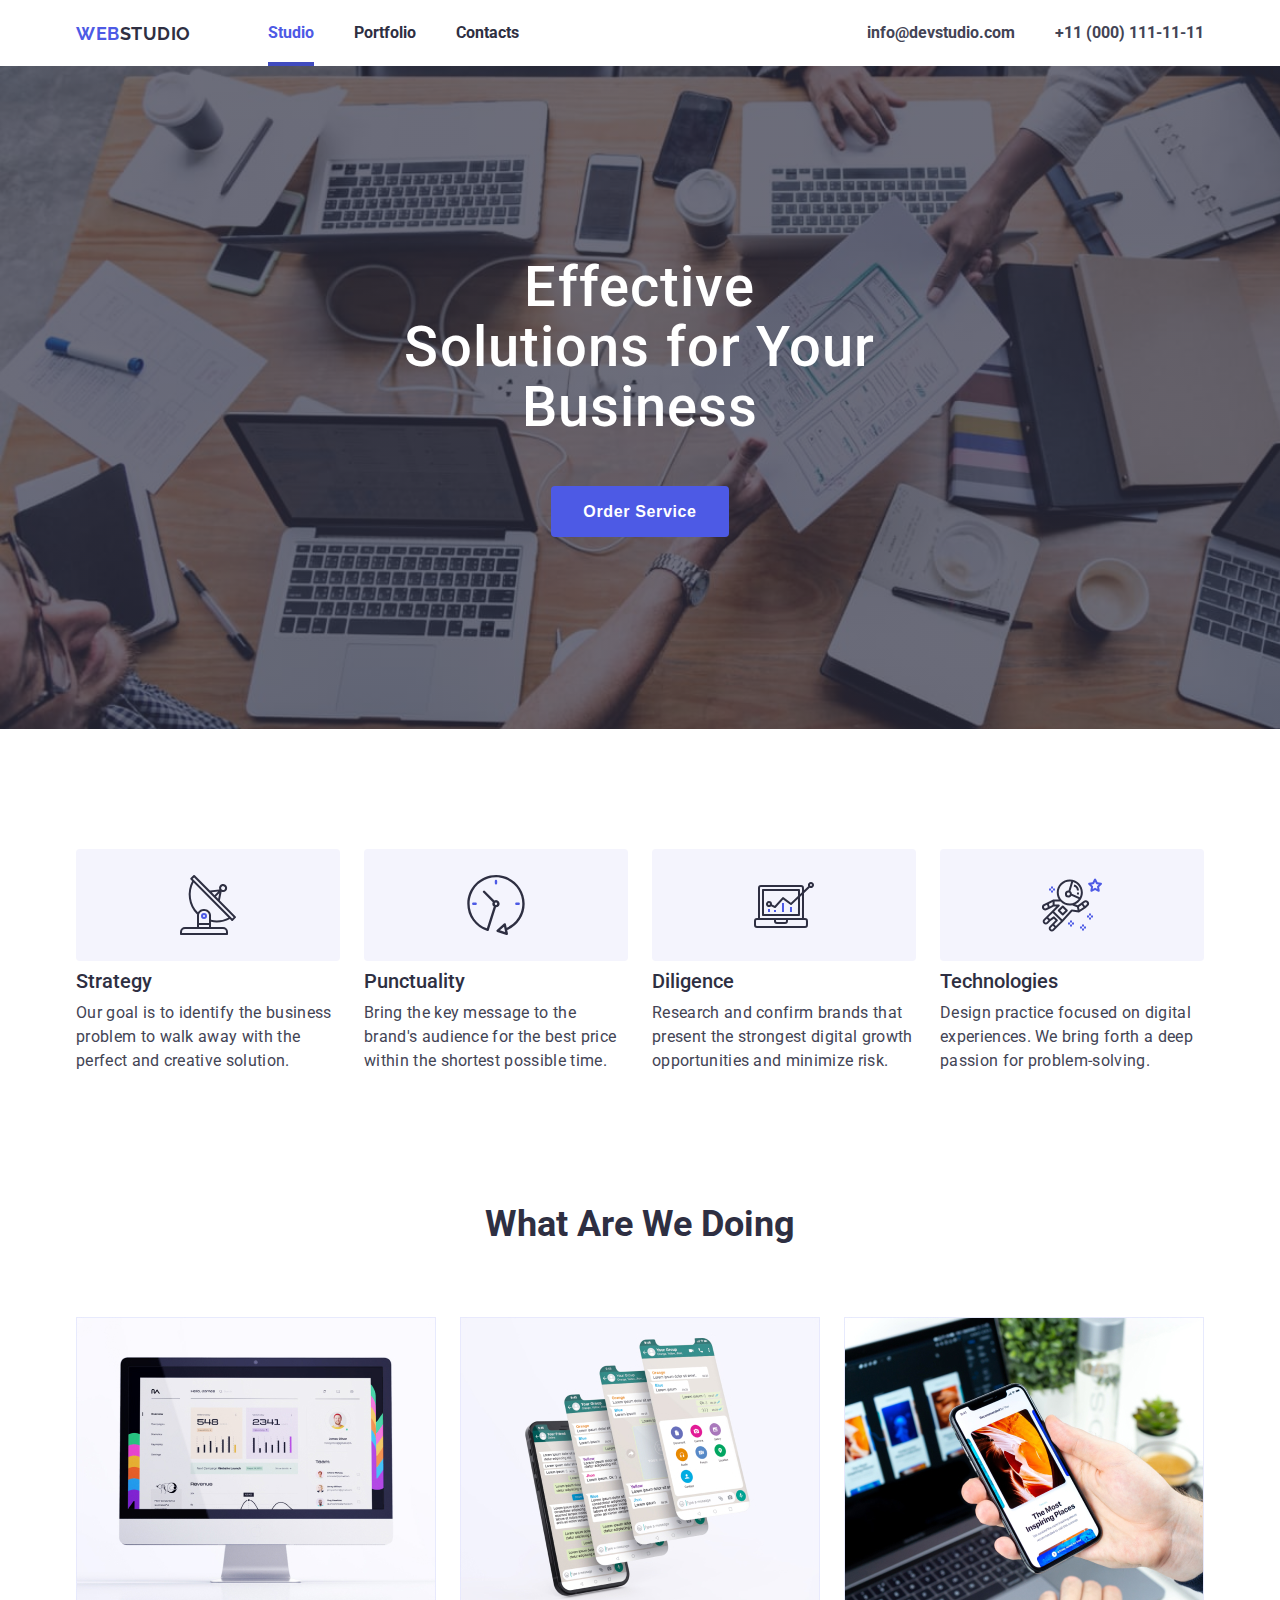
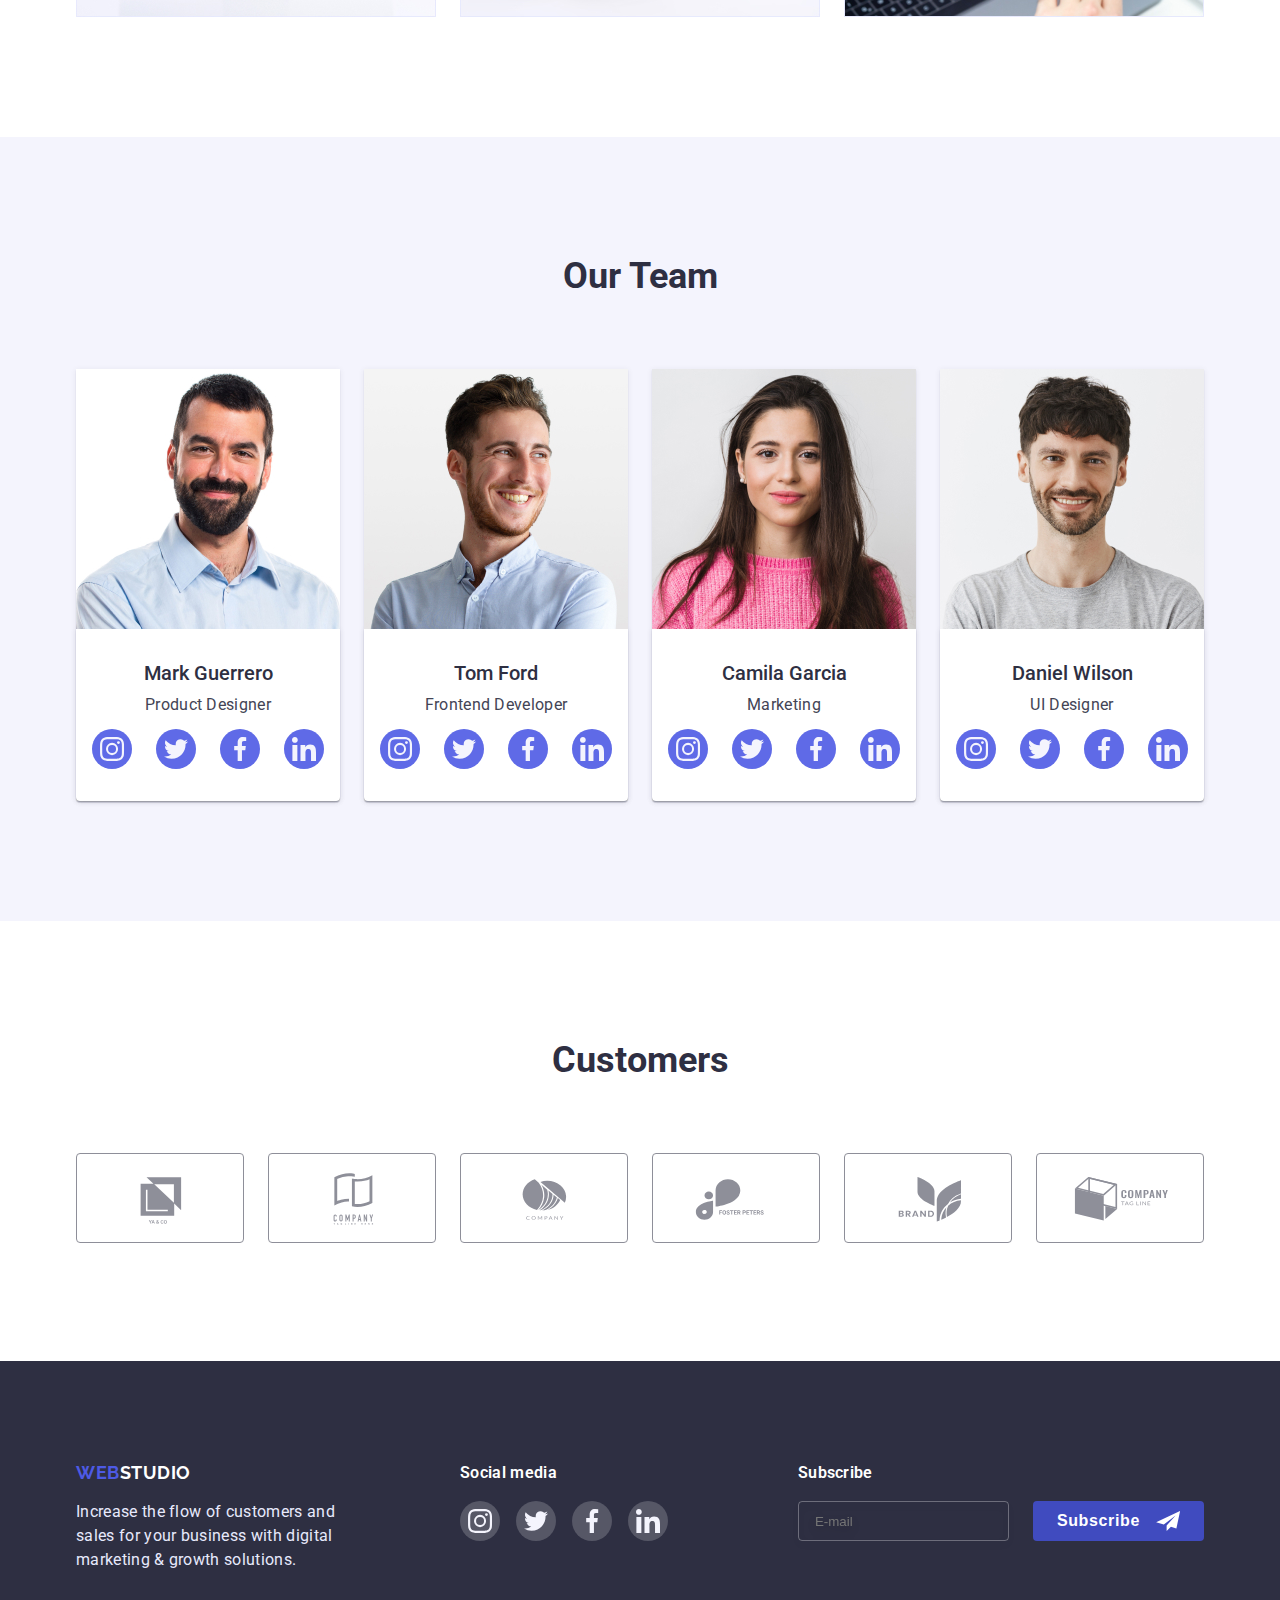
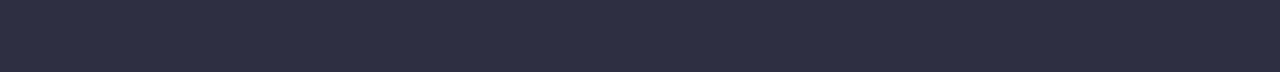
==== index.html @ 431d5103 "hw6 begining" ====
<!DOCTYPE html>
<html lang="en">
  <head>
    <meta charset="UTF-8" />
    <meta http-equiv="X-UA-Compatible" content="IE=edge" />
    <meta name="viewport" content="width=device-width, initial-scale=1.0" />
    <title>WebStudio</title>
    <link rel="preconnect" href="https://fonts.googleapis.com" />
    <link rel="preconnect" href="https://fonts.gstatic.com" crossorigin />
    <link
      href="https://fonts.googleapis.com/css2?family=Raleway:wght@700&family=Roboto:wght@400;500;700;900&display=swap"
      rel="stylesheet"
    />
    <link
      rel="stylesheet"
      href="https://cdnjs.cloudflare.com/ajax/libs/modern-normalize/1.1.0/modern-normalize.min.css"
      integrity="sha512-wpPYUAdjBVSE4KJnH1VR1HeZfpl1ub8YT/NKx4PuQ5NmX2tKuGu6U/JRp5y+Y8XG2tV+wKQpNHVUX03MfMFn9Q=="
      crossorigin="anonymous"
      referrerpolicy="no-referrer"
    />

    <link rel="stylesheet" href="./css/styles.css" />
  </head>

  <body>
    <div class="body">
      <header class="header">
        <div class="container header-info">
          <a href="./index.html" class="logo"
            ><span class="web">Web</span><span class="studio">Studio</span></a
          >

          <nav>
            <ul class="site-nav">
              <li class="item">
                <a href="./index.html" class="link-current">Studio</a>
              </li>
              <li class="item">
                <a href="./portfolio.html" class="link">Portfolio</a>
              </li>
              <li class="item"><a href="" class="link">Contacts</a></li>
            </ul>
          </nav>

          <ul class="site-nav">
            <li class="item">
              <a href="mailto:info@devstudio.com" class="contact"
                >info@devstudio.com</a
              >
            </li>
            <li class="item">
              <a href="tel:+110001111111" class="contact"
                >+11 (000) 111-11-11</a
              >
            </li>
          </ul>
        </div>
      </header>

      <main>
        <section class="hero">
          <div class="container">
            <h1 class="hero-title">Effective Solutions for Your Business</h1>
            <button data-modal-open type="button" class="button-primary">
              Order Service
            </button>
          </div>
        </section>

        <!-- strategy......Technologies.  -->
        <section class="section futures">
          <div class="container">
            <h2 class="visually-hidden">Futures</h2>

            <ul class="futures">
              <li class="futures-list icon-antenna">
                <h3 class="section-subtitles">Strategy</h3>
                <p class="primary-text">
                  Our goal is to identify the business problem to walk away with
                  the perfect and creative solution.
                </p>
              </li>
              <li class="futures-list icon-clock">
                <h3 class="section-subtitles">Punctuality</h3>
                <p class="primary-text">
                  Bring the key message to the brand's audience for the best
                  price within the shortest possible time.
                </p>
              </li>
              <li class="futures-list icon-diagram">
                <h3 class="section-subtitles">Diligence</h3>
                <p class="primary-text">
                  Research and confirm brands that present the strongest digital
                  growth opportunities and minimize risk.
                </p>
              </li>
              <li class="futures-list icon-astronaut">
                <h3 class="section-subtitles">Technologies</h3>
                <p class="primary-text">
                  Design practice focused on digital experiences. We bring forth
                  a deep passion for problem-solving.
                </p>
              </li>
            </ul>
          </div>
        </section>

        <!-- What are we doing -->

        <section class="section">
          <div class="container">
            <h2 class="selection-title">What are we doing</h2>
            <ul class="futures">
              <li class="works">
                <img
                  src="./images/rectangle71.jpg"
                  width="360"
                  alt="All in one"
                />
              </li>
              <li class="works">
                <img
                  src="./images/rectangle712.jpg"
                  width="360"
                  alt="many displays"
                />
              </li>
              <li class="works">
                <img src="./images/rectangle713.jpg" width="360" alt="Phone" />
              </li>
            </ul>
          </div>
        </section>

        <!----------------------------------------------Our Team-------------->

        <section class="section team">
          <div class="container">
            <h2 class="selection-title">Our Team</h2>

            <ul class="workers">
              <li class="partner">
                <div class="worker-info">
                  <img
                    src="./images/foto1.jpg"
                    width="264"
                    alt="Mark Guerrero"
                  />

                  <div class="worker-card">
                    <h3 class="section-subtitles">Mark Guerrero</h3>
                    <p class="primary-text">Product Designer</p>
                    <ul class="workers-icons">
                      <li>
                        <a class="workers-social-networks" href="">
                          <svg>
                            <use
                              class="icon-hover"
                              href="./images/forcleaning.svg#icon-cam2"
                            ></use>
                          </svg>
                        </a>
                      </li>
                      <li>
                        <a class="workers-social-networks" href="">
                          <svg>
                            <use
                              class="icon-hover"
                              href="./images/forcleaning.svg#icon-twiter2"
                            ></use>
                          </svg>
                        </a>
                      </li>
                      <li>
                        <a class="workers-social-networks" href="">
                          <svg>
                            <use
                              class="icon-hover"
                              href="./images/forcleaning.svg#icon-facebook2"
                            ></use>
                          </svg>
                        </a>
                      </li>
                      <li>
                        <a class="workers-social-networks" href="">
                          <svg>
                            <use
                              class="icon-hover"
                              href="./images/forcleaning.svg#icon-instagram2"
                            ></use>
                          </svg>
                        </a>
                      </li>
                    </ul>
                  </div>
                </div>
              </li>

              <li class="partner">
                <div class="worker-info">
                  <img src="./images/foto2.jpg" width="264" alt="Tom Ford" />
                  <div class="worker-card">
                    <h3 class="section-subtitles">Tom Ford</h3>
                    <p class="primary-text">Frontend Developer</p>
                    <ul class="workers-icons">
                      <li>
                        <a class="workers-social-networks" href="">
                          <svg>
                            <use
                              class="icon-hover"
                              href="./images/forcleaning.svg#icon-cam2"
                            ></use>
                          </svg>
                        </a>
                      </li>
                      <li>
                        <a class="workers-social-networks" href="">
                          <svg>
                            <use
                              class="icon-hover"
                              href="./images/forcleaning.svg#icon-twiter2"
                            ></use>
                          </svg>
                        </a>
                      </li>
                      <li>
                        <a class="workers-social-networks" href="">
                          <svg>
                            <use
                              class="icon-hover"
                              href="./images/forcleaning.svg#icon-facebook2"
                            ></use>
                          </svg>
                        </a>
                      </li>
                      <li>
                        <a class="workers-social-networks" href="">
                          <svg>
                            <use
                              class="icon-hover"
                              href="./images/forcleaning.svg#icon-instagram2"
                            ></use>
                          </svg>
                        </a>
                      </li>
                    </ul>
                  </div>
                </div>
              </li>

              <li class="partner">
                <div class="worker-info">
                  <img
                    src="./images/foto3.jpg"
                    width="264"
                    alt="Camila Garcia"
                  />
                  <div class="worker-card">
                    <h3 class="section-subtitles">Camila Garcia</h3>
                    <p class="primary-text">Marketing</p>
                    <ul class="workers-icons">
                      <li>
                        <a class="workers-social-networks" href="">
                          <svg>
                            <use
                              class="icon-hover"
                              href="./images/forcleaning.svg#icon-cam2"
                            ></use>
                          </svg>
                        </a>
                      </li>
                      <li>
                        <a class="workers-social-networks" href="">
                          <svg>
                            <use
                              class="icon-hover"
                              href="./images/forcleaning.svg#icon-twiter2"
                            ></use>
                          </svg>
                        </a>
                      </li>
                      <li>
                        <a class="workers-social-networks" href="">
                          <svg>
                            <use
                              class="icon-hover"
                              href="./images/forcleaning.svg#icon-facebook2"
                            ></use>
                          </svg>
                        </a>
                      </li>
                      <li>
                        <a class="workers-social-networks" href="">
                          <svg>
                            <use
                              class="icon-hover"
                              href="./images/forcleaning.svg#icon-instagram2"
                            ></use>
                          </svg>
                        </a>
                      </li>
                    </ul>
                  </div>
                </div>
              </li>

              <li class="partner">
                <div class="worker-info">
                  <img
                    src="./images/foto4.jpg"
                    width="264"
                    alt="Daniel Wilson"
                  />
                  <div class="worker-card">
                    <h3 class="section-subtitles">Daniel Wilson</h3>
                    <p class="primary-text">UI Designer</p>
                    <ul class="workers-icons">
                      <li>
                        <a class="workers-social-networks" href="">
                          <svg>
                            <use
                              class="icon-hover"
                              href="./images/forcleaning.svg#icon-cam2"
                            ></use>
                          </svg>
                        </a>
                      </li>
                      <li>
                        <a class="workers-social-networks" href="">
                          <svg>
                            <use
                              class="icon-hover"
                              href="./images/forcleaning.svg#icon-twiter2"
                            ></use>
                          </svg>
                        </a>
                      </li>
                      <li>
                        <a class="workers-social-networks" href="">
                          <svg>
                            <use
                              class="icon-hover"
                              href="./images/forcleaning.svg#icon-facebook2"
                            ></use>
                          </svg>
                        </a>
                      </li>
                      <li>
                        <a class="workers-social-networks" href="">
                          <svg>
                            <use
                              class="icon-hover"
                              href="./images/forcleaning.svg#icon-instagram2"
                            ></use>
                          </svg>
                        </a>
                      </li>
                    </ul>
                  </div>
                </div>
              </li>
            </ul>
          </div>
        </section>

        <!-- SVG icons Customers -->

        <section class="section">
          <div class="container">
            <h2 class="selection-title">Customers</h2>

            <ul class="customers-list">
              <li class="customers-line">
                <a class="customers-link" href="">
                  <svg class="customers-logo">
                    <use
                      class="customers-logo-icon"
                      href="./images/forcleaning.svg#icon-logo"
                    ></use>
                  </svg>
                </a>
              </li>
              <li class="customers-line">
                <a class="customers-link" href="">
                  <svg class="customers-logo">
                    <use
                      class="customers-logo-icon"
                      href="./images/forcleaning.svg#icon-logo2"
                    ></use>
                  </svg>
                </a>
              </li>
              <li class="customers-line">
                <a class="customers-link" href="">
                  <svg class="customers-logo">
                    <use
                      class="customers-logo-icon"
                      href="./images/forcleaning.svg#icon-logo3"
                    ></use>
                  </svg>
                </a>
              </li>
              <li class="customers-line">
                <a class="customers-link" href="">
                  <svg class="customers-logo">
                    <use
                      class="customers-logo-icon"
                      href="./images/forcleaning.svg#icon-logo4"
                    ></use>
                  </svg>
                </a>
              </li>
              <li class="customers-line">
                <a class="customers-link" href="">
                  <svg class="customers-logo">
                    <use
                      class="customers-logo-icon"
                      href="./images/forcleaning.svg#icon-logo5"
                    ></use>
                  </svg>
                </a>
              </li>
              <li class="customers-line">
                <a class="customers-link" href="">
                  <svg class="customers-logo">
                    <use
                      class="customers-logo-icon"
                      href="./images/forcleaning.svg#icon-logo6"
                    ></use>
                  </svg>
                </a>
              </li>
            </ul>
          </div>
        </section>
      </main>

      <footer class="footer">
        <div class="container">
          <div class="footer-positioning">
            <div class="footer-logo">
              <a href="./index.html" class="logo"
                ><span class="web">Web</span
                ><span class="studio">Studio</span></a
              >
              <p class="footer-text">
                Increase the flow of customers and sales for your business with
                digital marketing & growth solutions.
              </p>
            </div>
            <div class="footer-media">
              <h3 class="footer-sosial-media">Social media</h3>

              <ul class="footer-icon-list">
                <li class="footer-icon-line">
                  <a class="footer-links" href="">
                    <svg class="footer-social-networks">
                      <use
                        class="icon-footer"
                        href="./images/forcleaning.svg#icon-cam2"
                      ></use>
                    </svg>
                  </a>
                </li>
                <li class="footer-icon-line">
                  <a class="footer-links" href=""
                    ><svg class="footer-social-networks">
                      <use
                        class="icon-footer"
                        href="./images/forcleaning.svg#icon-twiter2"
                      ></use>
                    </svg>
                  </a>
                </li>
                <li>
                  <a class="footer-links" href=""
                    ><svg class="footer-social-networks">
                      <use
                        class="icon-footer"
                        href="./images/forcleaning.svg#icon-facebook2"
                      ></use>
                    </svg>
                  </a>
                </li>
                <li>
                  <a class="footer-links" href="">
                    <svg class="footer-social-networks">
                      <use
                        class="icon-footer"
                        href="./images/forcleaning.svg#icon-instagram2"
                      ></use>
                    </svg>
                  </a>
                </li>
              </ul>
            </div>
            
             <form class="form-subscibe">
             <label>
              <h3 class="footer-sosial-media">Subscribe</h3>
                <div class="subscribe">       
                <input class="subscribe-email" type="email" name="email" placeholder="E-mail" />
             </label>
               <button type="submit" class="button-subscribe"> <p> Subscribe</p> 
                <svg class="button-icon">
                  <use  href="./images/icons.svg#icon-icon-send">

                  </use>
                </svg>
               </button>
               </div>

            </form>
          </div>
         
        </div>
         
      </footer>
    </div>
    <div  class="backdrop is-hidden" data-modal>
      <div class="modal">
        <button data-modal-close type="button" class="button-modal">
           <svg class="button-modal-icon" >
            <use  href="./images/forcleaning.svg#icon-Vector"></use>
           </svg>
        </button>
                
        <form class="modal-form">
          <p class="modal-title">
          Leave your contacts and we will call you back</p>
            
              <label for="name" class="form-name"> Name</label>
              <div class="modal-form-list">
              <input type="text" name="name" id="name" required />
              
              <svg class="modal-form-icon">
              <use href="./images/icons.svg#icon-people">
              </use>
              </svg>
             </div>

              <label for="phone" class="form-name"> Phone</label>
              <div class="modal-form-list">
              <input type="tel" name="Phone" id="phone" required />
              
              <svg class="modal-form-icon">
              <use href="./images/icons.svg#icon-phone">
              </use>
              </svg>
             </div>

                <label for="email" class="form-name"> Email</label>
              <div class="modal-form-list">
              <input type="email" name="email" id="email" required />
              
              <svg class="modal-form-icon">
              <use href="./images/icons.svg#icon-mail">
              </use>
              </svg>
             </div>
             <div>
              <label class="form-name" for="comment">Comment</label>
              <textarea class="modal-textarea" name="comment" id="comment" ></textarea>
</div>
 
  <div class="checkbox">
  <input type="checkbox" name="checkbox" id="checkbox">
  <label for="checkbox">I accept the terms and conditions of the  <a href="">Privacy Policy</a> </label>
  </div>
            <div class="button-submit"> <button class="button-primary" type="submit">  Submit </button></div>
             
</form>
      
      </div>
    </div>
    <script src="./js/modal.js"></script>
  </body>
</html>
---- css/styles.css ----
/* колір основного тексту 434455*/
/* основний колір фону #E5E5E5 */

/* додатковий колір фону F4F4FD */

/* headlines #2E2F42 */
/* button text #4D5AE5 */
/* button background #E7E9FC */

:root {
  --primary-white-color: #ffffff;
  --Light-color: #f4f4fd;
  --Accent-color: #e7e9fc;
  --Success-color: #31d0aa;
  --Primary-Brand-color: #4d5ae5;
  --Subtle-Text-color: #8e8f99;
  --dark-color: #2e2f42;
  --primary-Text-color: #434455;
  --primary-button-color: #404bbf;
}

body {
  font-family: "Roboto", sans-serif;
  background-color: var(--primary-white-color);
  color: var(--primary-Text-color);
}

* {
  padding: 0;
  margin: 0;
  box-sizing: border-box;
}

/* прибрав точки в списку */

ul {
  list-style: none;
}

a {
  text-decoration: none;
  
}

.visually-hidden {
  position: absolute;
  width: 1px;
  height: 1px;
  margin: -1px;
  border: 0;
  padding: 0;

  white-space: nowrap;
  clip-path: inset(100%);
  clip: rect(0 0 0 0);
  overflow: hidden;
}

/* контейнер  */

.container {
  width: 1158px;
  padding-left: 15px;
  padding-right: 15px;
  margin-left: auto;
  margin-right: auto;
  /* більше нічого не додавати!!! */
}

/* шапка */
.header {
  box-shadow: 0px 2px 1px rgba(46, 47, 66, 0.08),
    0px 1px 1px rgba(46, 47, 66, 0.16), 0px 1px 6px rgba(46, 47, 66, 0.08);
}
.header-info {
  display: flex;
  align-items: center;
}

/* Логотип */

.logo {
  font-family: "Raleway", sans-serif;

  font-weight: 700;
  font-size: 18px;
  line-height: 1.3;
  letter-spacing: 0.03em;
  text-decoration: none;
  text-transform: uppercase;
  margin-right: 77px;
}
.primary-text {
  letter-spacing: 0.02em;
  font-size: 16px;
  line-height: 1.5;
  margin-bottom: 12px;
  }

  p.primary-text{
    color: var(--primary-Text-color);
  }
.web {
  color: var(--Primary-Brand-color);
}
.studio {
  color: var(--dark-color);
}

/* шапка з контактами */
.site-nav {
  display: flex;

  font-weight: 700;
  font-size: 16px;
  line-height: 1.15;
  margin-left: auto;
}

.item {
  position: relative;
}
.link-current::after {
  content: " ";
  position: absolute;
  left: 0;
  bottom: 0;
  display: block;
  width: 100%;
  height: 4px;
  background-color: var(--primary-button-color);
}

.site-nav .link {
  display: block;
  color: var(--dark-color);
  text-decoration: none;
  padding-top: 24px;
  padding-bottom: 24px;
 transition: color 250ms cubic-bezier(0.4, 0, 0.2, 1);  
}

.site-nav .link:hover,
.site-nav .link:focus {
  color: var(--Primary-Brand-color);
}

.site-nav .link-current {
  display: block;
  color: var(--Primary-Brand-color);
  text-decoration: none;
  padding-top: 24px;
  padding-bottom: 24px;
}
.site-nav .item + .item {
  margin-left: 40px;
}
.link-current::after {
}

.contact {
  color: var(--primary-Text-color);

  font-size: 16px;
  line-height: 1.15;
  text-decoration: none;
  transition: color 250ms cubic-bezier(0.4, 0, 0.2, 1); 
}
.contact:hover,
.contact:focus {
  color: var(--Primary-Brand-color);
}

.hero {
  background-color: var(--dark-color);
  background-image: linear-gradient(
      to right,
      rgba(46, 47, 66, 0.7),
      rgba(46, 47, 66, 0.7)
    ),
    url(../images/people-office.jpg);
  background-repeat: no-repeat;
  background-size: cover;
  max-width: 1440px;
  margin-left: auto;
  margin-right: auto;

  letter-spacing: 0.02em;
  text-align: center;
  padding: 192px 0;
}

.hero-title {
  max-width: 492px;

  color: var(--primary-white-color);

  font-weight: 500;
  font-size: 56px;
  line-height: 1.07;
  margin: 0 auto;
  margin-bottom: 48px;

  letter-spacing: 0.02em;
}

.section {
  padding-top: 120px;
  padding-bottom: 120px;
}

/* заголовки  */

.selection-title,
.section-subtitles {
  color: var(--dark-color);
}

.selection-title {
  margin-bottom: 72px;

  font-weight: 700;
  font-size: 36px;
  line-height: 1.11;
  text-align: center;

  text-transform: capitalize;
}

.section-subtitles {
  font-weight: 500;
  font-size: 20px;
  line-height: 1.2;
  margin-bottom: 8px;
}

.backdrop {
  position: fixed;
  top: 0;
  left: 0;
  width: 100%;
  height: 100%;
  background-color: rgba(46, 47, 66, 0.4);
   transition: opacity 250ms cubic-bezier(0.4, 0, 0.2, 1), box-shadow 250ms cubic-bezier(0.4, 0, 0.2, 1);
}

.backdrop.is-hidden{
  opacity: 0;
  pointer-events: none;

}
.modal {
  position: absolute;
  top: 50%;
  left: 50%;
  transform: translate(-50%, -50%);

  min-width: 410px;
  min-height: 575px;
  background-color: #fcfcfc;
  box-shadow: 0px 1px 1px rgba(0, 0, 0, 0.14), 0px 1px 3px rgba(0, 0, 0, 0.12),
    0px 2px 1px rgba(0, 0, 0, 0.2);
  border-radius: 4px;
 }

    .modal-title{
      color: var(--dark-color);
font-weight: 600;
font-size: 16px;
line-height: 1.5;

text-align: center;
letter-spacing: 0.02em;
margin-bottom: 14px;

    }
 .modal-form{
  display: flex;
  flex-direction: column;
  justify-content: space-between;
 
  margin: 72px 24px 0 24px;
 height: ;
 }
 .form-name{
 display: flex;
  flex-direction: column;
  margin-bottom: 4px;
}

.modal-form-list{
  position: relative;
 display: flex;
  flex-direction: column;
  margin-bottom: 8px;

}

 
.modal-form-icon{
position: absolute;
top: 50%;
left: 20px;
transform: translateY(-50%);
     width: 12px;
  height: 12px;
 }

 .modal-textarea{
  width: 360px;  
  height: 120px;
  resize: none;
  margin-bottom: 16px;
 }
 .checkbox{
font-size: 12px;
line-height: 1.35;

letter-spacing: 0.04em;

color: #757575;
margin-bottom: 24px;

}
/* ф'ючерси */

.futures {
  display: flex;
  padding-bottom: 0;
}

.futures-list {
  width: 264px;
  margin-right: 24px;
}
.futures-list:last-child {
  margin-right: 0;
}
.futures-list::before {
  display: block;
  content: "";
  height: 112px;
  background-size: contain;
  background-repeat: no-repeat;
  background-position: center;
  border-radius: 4px;
  background-color: var(--Light-color);
  margin-bottom: 8px;
  background-size: 60px;
}
.icon-antenna::before {
  background-image: url(../images/antenna.svg);
}

.icon-clock::before {
  background-image: url(../images/clock.svg);
}
.icon-diagram::before {
  background-image: url(../images/diagram.svg);
}

.icon-astronaut::before {
  background-image: url(../images/astronaut.svg);
}

/*роботи студії  */

.works {
  margin-right: 24px;
}
.works:last-child {
  margin-right: 0;
}

/* Our team */

.partner {
  background-color: var(--primary-white-color);
}

img {
  display: block;
}
.team {
  background-color: var(--Light-color);
}

.workers {
  display: flex;
  gap: 24px;
}
.worker-info {
  text-align: center;
  box-shadow: 0px 1px 6px rgba(46, 47, 66, 0.08),
    0px 1px 1px rgba(46, 47, 66, 0.16), 0px 2px 1px rgba(46, 47, 66, 0.08);
  border-radius: 0px 0px 4px 4px;
}
.worker-card {
  padding-top: 32px;
  padding-bottom: 32px;
  box-shadow: 0px 1px 6px rgba(46, 47, 66, 0.08),
    0px 1px 1px rgba(46, 47, 66, 0.16), 0px 2px 1px rgba(46, 47, 66, 0.08);
  border-radius: 0px 0px 4px 4px;
}
.workers-icons {
  display: flex;
  justify-content: center;
  gap: 24px;
}

.workers-social-networks {
  display: flex;
  width: 40px;
  height: 40px;

  border-radius: 50%;
  background-color: var(--Primary-Brand-color);
  text-align: center;
}

/* Кнопки */

.button-primary {
  border: none;
  border-radius: 4px;
  padding: 16px 32px;

  color: var(--primary-white-color);
  background-color: var(--Primary-Brand-color);

  font-weight: 700;
  font-size: 16px;
  line-height: 1.19;

  letter-spacing: 0.04em;
   transition: background-color 250ms cubic-bezier(0.4, 0, 0.2, 1), box-shadow 250ms cubic-bezier(0.4, 0, 0.2, 1);
   cursor: pointer;
}
.button-submit{
  align-self: center;
}

.button-primary:hover,
.button-primary:focus {
  background-color: var(--primary-button-color);
  box-shadow: 0px 4px 4px rgba(0, 0, 0, 0.15);
  border-radius: 4px;
}

.button-secondary {
  border-radius: 4px;
  padding: 12px 24px;
  border: 1px var(--Accent-color);
  color: var(--Primary-Brand-color);
  background-color: var(--Light-color);

  font-weight: 700;
  font-size: 16px;
  line-height: 1.5;

  letter-spacing: 0.04em;

  font-family: "Roboto";
  font-style: 400;
  cursor: pointer;
  

   transition: background-color 250ms cubic-bezier(0.4, 0, 0.2, 1), color 250ms cubic-bezier(0.4, 0, 0.2, 1), box-shadow 250ms cubic-bezier(0.4, 0, 0.2, 1);
}

.button-secondary:hover,
.button-secondary:focus {
  color: var(--primary-white-color);
  background-color: var(--Primary-Brand-color);
  box-shadow: 0px 1px 6px rgba(46, 47, 66, 0.08),
    0px 1px 1px rgba(46, 47, 66, 0.16), 0px 2px 1px rgba(46, 47, 66, 0.08);
}


.button-modal {
  display: flex;
  width: 24px;
  height: 24px;
  border-radius: 50%;

  position: fixed;

  top: 24px;
  right: 24px;
  background-color:  var(--Accent-color);
  border: 1px solid rgba(0, 0, 0, 0.1);
  
  cursor: pointer;

  justify-content: center;
  align-items: center;
}
.button-modal-icon{
  width: 8px;
  height: 8px;
}


.button-subscribe {
display: flex;
flex-direction: row;
justify-content: center;
align-items: center;
padding: 8px 24px;
gap: 16px;

color: var(--primary-white-color);
background-color: var(--primary-button-color);
border: var(--primary-button-color);
border-radius: 4px;
 

font-weight: 600;
font-size: 16px;
line-height: 1.5;
letter-spacing: 0.04em;

}
.button-icon{
  width: 24px;
  height: 20px;
}

.button-modal-submit{
 
}

/* Custumers */

.customers-list {
  display: flex;
  gap: 24px;
}

.customers-line {
  width: 168px;
  height: 88px;
}

.customers-link {
  display: flex;
  padding: 16px 32px;

  color: var(--Subtle-Text-color);
  border: 1px solid var(--Subtle-Text-color);
  border-radius: 4px;
  transition: border-color 250ms cubic-bezier(0.4, 0, 0.2, 1), color 250ms cubic-bezier(0.4, 0, 0.2, 1);
}

.customers-link:hover,
.customers-link:focus {
  color: var(--Primary-Brand-color);
  border-color: var(--Primary-Brand-color);
}

.customers-logo {
  fill: currentColor;
  width: 104px;
  height: 56px;
}

/* сторінка портфоліо  */

.filter {
  display: flex;
  justify-content: center;
  margin-bottom: 72px;
}

.sort {
  margin-right: 24px;
}
.sort:last-child {
  margin-right: 0;
}

.projects {
  display: flex;
  flex-wrap: wrap;
  gap: 48px 24px;
}


.project {
transition: box-shadow 250ms cubic-bezier(0.4, 0, 0.2, 1);
 
}
.project-image {
 display: block;
}


.project:hover,
.project:focus {
  
  box-shadow: 0px 1px 6px rgba(46, 47, 66, 0.08),
    0px 1px 1px rgba(46, 47, 66, 0.16), 0px 2px 1px rgba(46, 47, 66, 0.08);
}
.project-wrapper {
  position: relative;
  overflow: hidden;
}

/* виїздна картинка */

.project-hiden {
  position: absolute;
  top: 0;
  left: 0;
  width: 100%;
  height: 100%;
  background-color: var(--Primary-Brand-color);

  transform: translateY(100%);
  transition: transform 250ms cubic-bezier(0.4, 0, 0.2, 1);
}
.project:hover .project-hiden,
.project:focus .project-hiden {
  transform: translateY(0);
  
}

.project-hiden-text {
  font-size: 16px;
  line-height: 1.5;
  letter-spacing: 0.02em;

  color: var(--Light-color);

  padding-top: 40px;
  padding-right: 32px;
  padding-left: 32px;
}

.project-description {
  padding-left: 16px;
  padding-top: 32px;
  padding-bottom: 32px;
  border: 0.5px solid var(--Light-color);
  border-top: none;
 
}
.project-description.primary-text{
  color: var(--primary-Text-color);
}

/* footer */
.footer {
  padding-top: 100px;
  padding-bottom: 100px;
  color: var(--Accent-color);
  background-color: var(--dark-color);
}
.footer-positioning {
  display: flex;
  position:relative
}
.footer-logo {
  margin-right: 120px;
}

.footer .studio {
  color: var(--primary-white-color);
}
.footer-text {
  max-width: 264px;
  letter-spacing: 0.02em;
  font-size: 16px;
  line-height: 1.5;
  margin-top: 16px;
}

.footer-sosial-media {
  font-weight: 600;
  font-size: 16px;
  line-height: 1.5;
  letter-spacing: 0.02em;
  color: var(--primary-white-color);
  margin-bottom: 16px;
  
}

.footer-icon-list {
  display: flex;
  gap: 16px;
}

.footer-links {
  display: flex;
  width: 40px;
  height: 40px;

  background-color: rgba(255, 255, 255, 0.1);
  border-radius: 50%;
  justify-content: center;
  align-items: center;
  fill: currentColor;

  transition: background-color 250ms cubic-bezier(0.4, 0, 0.2, 1);
}
.footer-links:hover,
.footer-links:focus {
  background-color: var(--Success-color);
  cursor: pointer;
}
.footer-social-networks {
  width: 40px;
  height: 40px;
}



.form-subscibe {
  position: absolute;
  right: 0;  
  
}
.subscribe {
  display: flex;

}
.subscribe-email{
 
  color: var(--primary-white-color);
  padding: 8px 16px;
  margin-right: 24px;
  background-color: inherit;
  border: 1px solid rgba(255, 255, 255, 0.3);
  filter: drop-shadow(0px 4px 4px rgba(0, 0, 0, 0.15));
  border-radius: 4px;

}
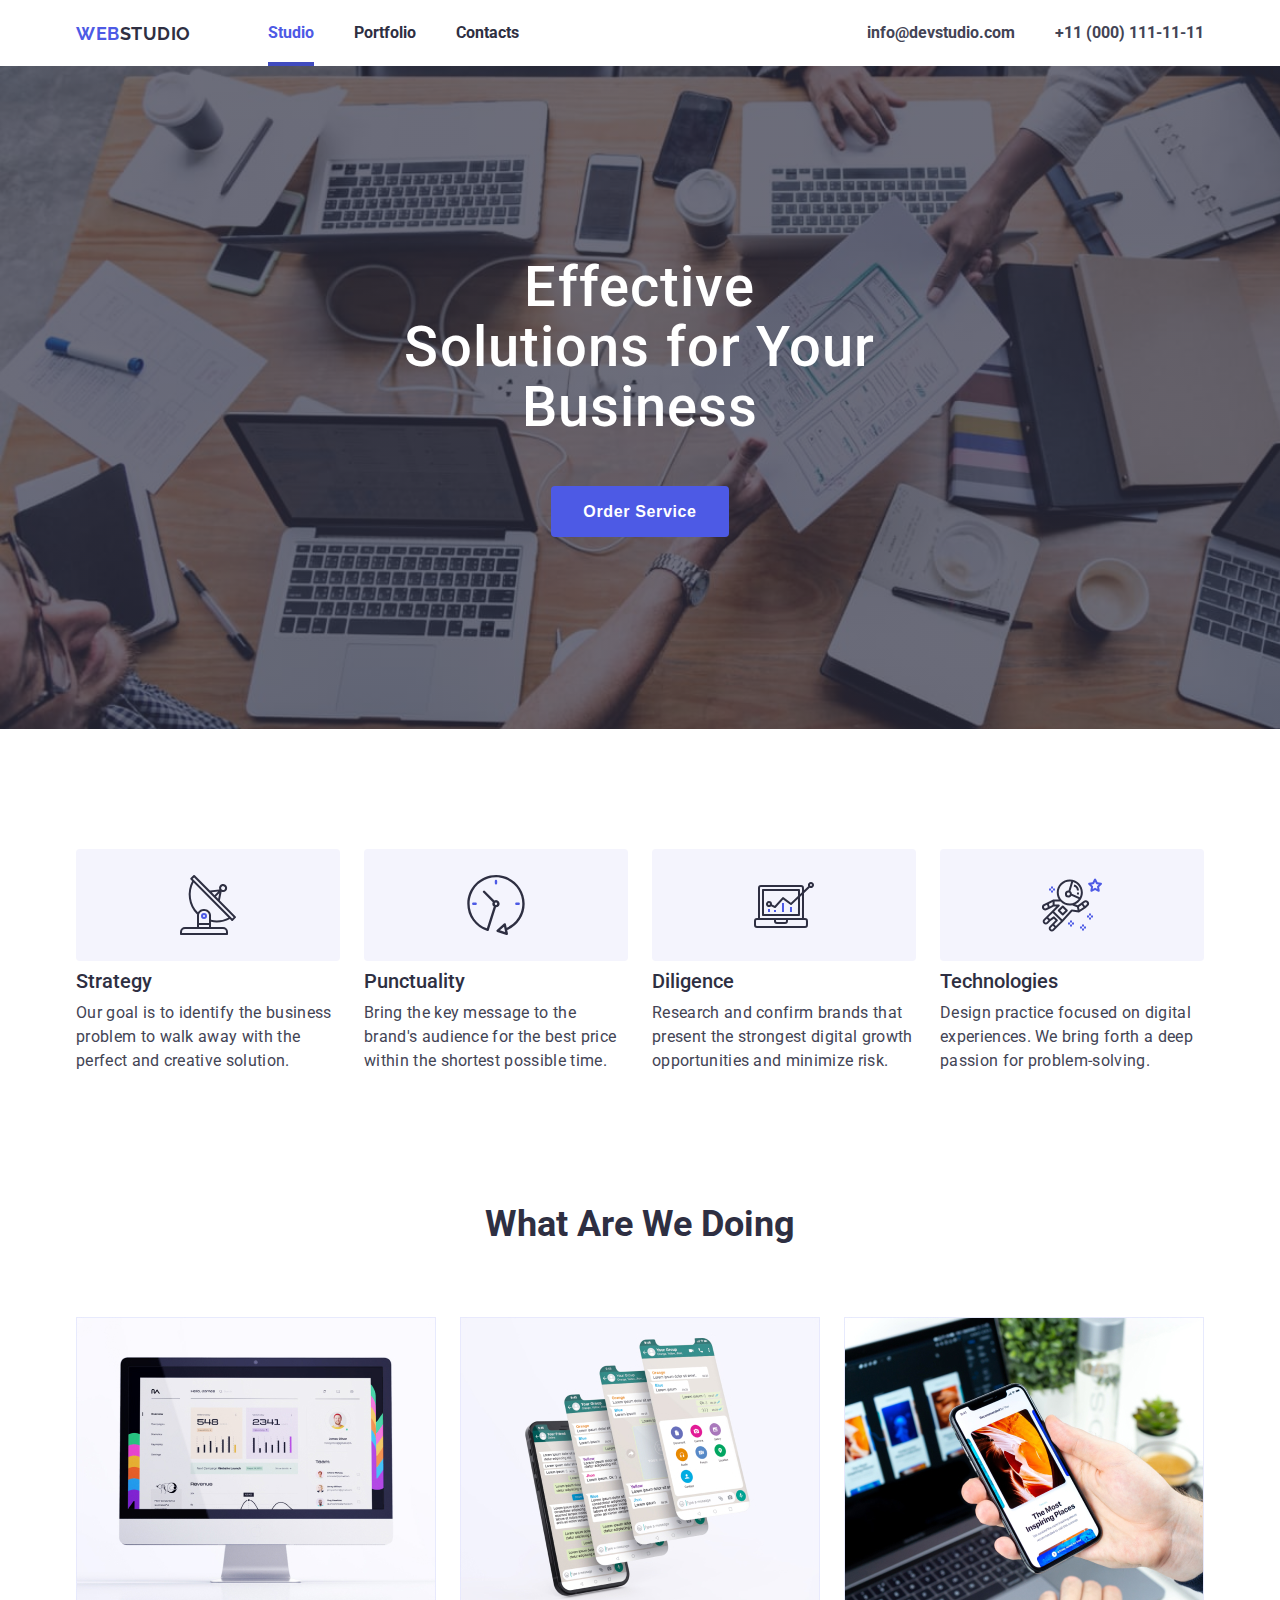
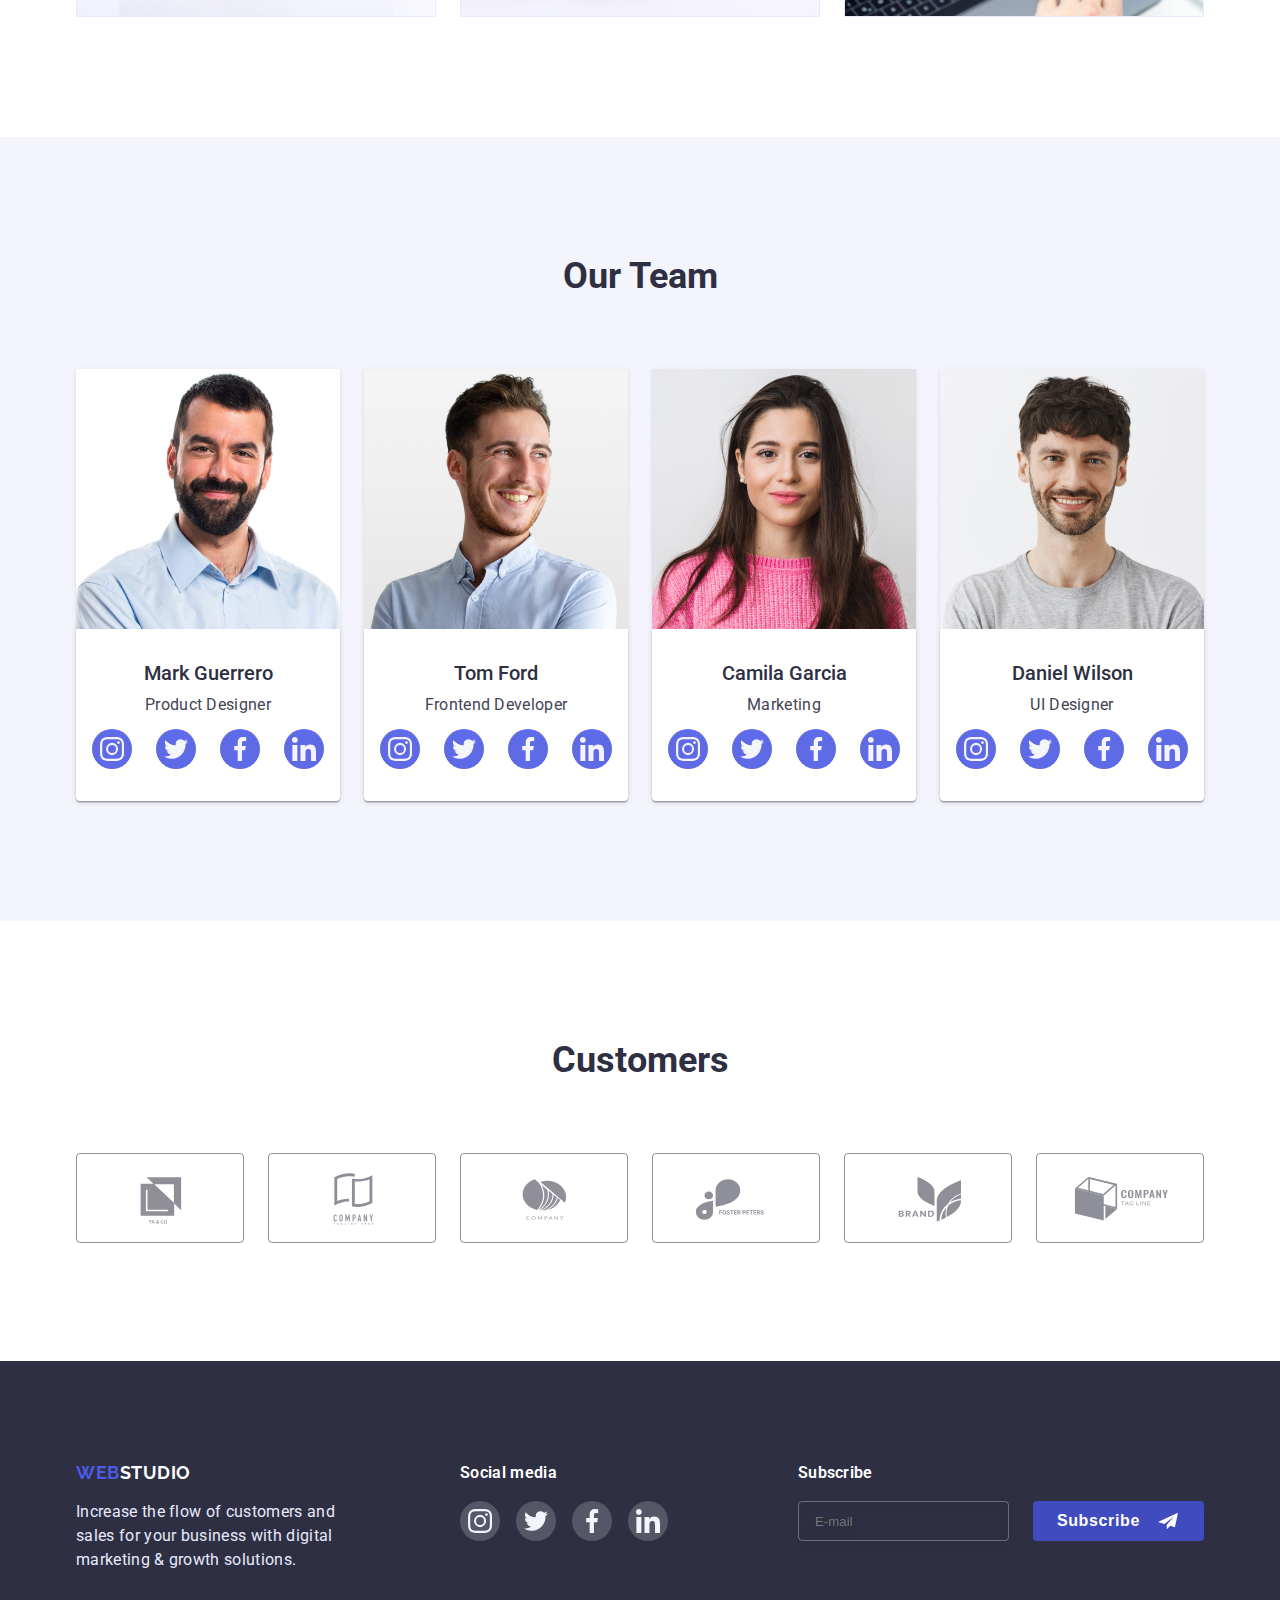
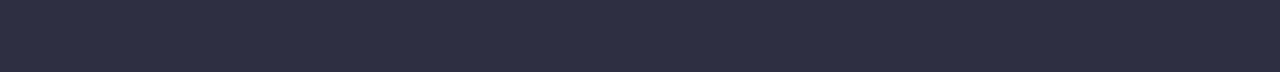
==== commit 9b059fa0: "i am worried" ====
--- a/index.html
+++ b/index.html
@@ -503,7 +503,7 @@
              </label>
                <button type="submit" class="button-subscribe"> <p> Subscribe</p> 
                 <svg class="button-icon">
-                  <use  href="./images/icons.svg#icon-icon-send">
+                  <use  href="./images/icons.svg#icon-subscribefooter">
 
                   </use>
                 </svg>
@@ -531,7 +531,7 @@
             
               <label for="name" class="form-name"> Name</label>
               <div class="modal-form-list">
-              <input type="text" name="name" id="name" required />
+              <input class="modal-input" type="text" name="name" id="name" required />
               
               <svg class="modal-form-icon">
               <use href="./images/icons.svg#icon-people">
@@ -541,7 +541,7 @@
 
               <label for="phone" class="form-name"> Phone</label>
               <div class="modal-form-list">
-              <input type="tel" name="Phone" id="phone" required />
+              <input class="modal-input" type="tel" name="phone" id="phone" required />
               
               <svg class="modal-form-icon">
               <use href="./images/icons.svg#icon-phone">
@@ -551,23 +551,27 @@
 
                 <label for="email" class="form-name"> Email</label>
               <div class="modal-form-list">
-              <input type="email" name="email" id="email" required />
+              <input class="modal-input" type="email" name="email" id="email" required />
               
               <svg class="modal-form-icon">
               <use href="./images/icons.svg#icon-mail">
               </use>
               </svg>
-             </div>
-             <div>
+             </div> 
+             <div >
               <label class="form-name" for="comment">Comment</label>
-              <textarea class="modal-textarea" name="comment" id="comment" ></textarea>
-</div>
+
+              <textarea class="modal-textarea" name="comment" id="comment" placeholder="Text input"></textarea>
+            </div>
  
-  <div class="checkbox">
-  <input type="checkbox" name="checkbox" id="checkbox">
-  <label for="checkbox">I accept the terms and conditions of the  <a href="">Privacy Policy</a> </label>
+  <div class="check">
+  <input class="checkbox visually-hidden" type="checkbox" name="checkbox" id="checkbox" >
+  <label class="checkbox-label" for="checkbox">&nbsp; I accept the terms and conditions of the  &nbsp;   <a href="">Privacy Policy</a> </label>
   </div>
-            <div class="button-submit"> <button class="button-primary" type="submit">  Submit </button></div>
+            
+               <button class="button-modal-submit" type="submit">  Submit 
+              
+            </button>
              
 </form>
       
--- a/css/styles.css
+++ b/css/styles.css
@@ -255,8 +255,8 @@
   left: 50%;
   transform: translate(-50%, -50%);
 
-  min-width: 410px;
-  min-height: 575px;
+  width: 410px;
+  height: 575px;
   background-color: #fcfcfc;
   box-shadow: 0px 1px 1px rgba(0, 0, 0, 0.14), 0px 1px 3px rgba(0, 0, 0, 0.12),
     0px 2px 1px rgba(0, 0, 0, 0.2);
@@ -277,43 +277,53 @@
  .modal-form{
   display: flex;
   flex-direction: column;
-  justify-content: space-between;
- 
   margin: 72px 24px 0 24px;
- height: ;
+
  }
  .form-name{
- display: flex;
+  margin-bottom: 4px;
+ 
+  }
+
+.modal-form-list{
+   display: flex;
   flex-direction: column;
-  margin-bottom: 4px;
-}
-
-.modal-form-list{
   position: relative;
- display: flex;
-  flex-direction: column;
   margin-bottom: 8px;
-
-}
-
+  }
+
+  .modal-form-list:hover .modal-form-list:focus{
+   border-color: var(--primary-button-color);
+   
+  }
+  
+.modal-input{
+  padding: 10px 38px ;
+}
  
 .modal-form-icon{
 position: absolute;
 top: 50%;
 left: 20px;
 transform: translateY(-50%);
-     width: 12px;
-  height: 12px;
+     width: 18px;
+  height: 24px;
  }
 
  .modal-textarea{
-  width: 360px;  
+  display: flex;
+    flex-direction: column;
+  width: 360px;
   height: 120px;
   resize: none;
-  margin-bottom: 16px;
+  padding: 8px 16px;
+ margin-bottom: 16px;
  }
- .checkbox{
-font-size: 12px;
+ 
+ .check{
+ 
+
+        font-size: 12px;
 line-height: 1.35;
 
 letter-spacing: 0.04em;
@@ -322,6 +332,42 @@
 margin-bottom: 24px;
 
 }
+
+.checkbox{
+}
+.checkbox-label{
+  display: flex;
+  align-items: center;
+  
+ 
+}
+
+.checkbox:checked + .checkbox-label::before{
+ 
+  background-image: url(../images/chekmodal.svg);
+  
+  background-size: contain;
+  background-origin: border-box;
+  border-color: var(--primary-button-color);
+  background-color: var(--primary-button-color);
+}
+.checkbox:focus + .checkbox-label::before{
+border-color: var(--primary-button-color);
+}
+        .checkbox-label::before{
+          display: block;
+          content: '';
+          width: 16px;
+          height: 16px;
+          border: 1.25px solid var(--dark-color);
+          border-radius: 2px;
+          cursor: pointer;
+          
+        }
+    .checkbox-label::before,a{
+     
+        text-decoration: underline;
+    }    
 /* ф'ючерси */
 
 .futures {
@@ -436,9 +482,7 @@
    transition: background-color 250ms cubic-bezier(0.4, 0, 0.2, 1), box-shadow 250ms cubic-bezier(0.4, 0, 0.2, 1);
    cursor: pointer;
 }
-.button-submit{
-  align-self: center;
-}
+
 
 .button-primary:hover,
 .button-primary:focus {
@@ -487,14 +531,20 @@
 
   top: 24px;
   right: 24px;
+  
   background-color:  var(--Accent-color);
   border: 1px solid rgba(0, 0, 0, 0.1);
-  
+  color: var(--Light-color);
   cursor: pointer;
 
   justify-content: center;
   align-items: center;
 }
+.button-modal:focus, .button-modal:hover{ 
+  background-color: var(--primary-button-color);
+}
+ 
+
 .button-modal-icon{
   width: 8px;
   height: 8px;
@@ -527,7 +577,14 @@
 }
 
 .button-modal-submit{
- 
+ align-self: center;
+ color: var(--primary-white-color);
+ width: 169px;
+height: 56px;
+ background-color: var(--primary-button-color);
+ box-shadow: 0px 4px 4px rgba(0, 0, 0, 0.15);
+border-radius: 4px;
+border: none;
 }
 
 /* Custumers */
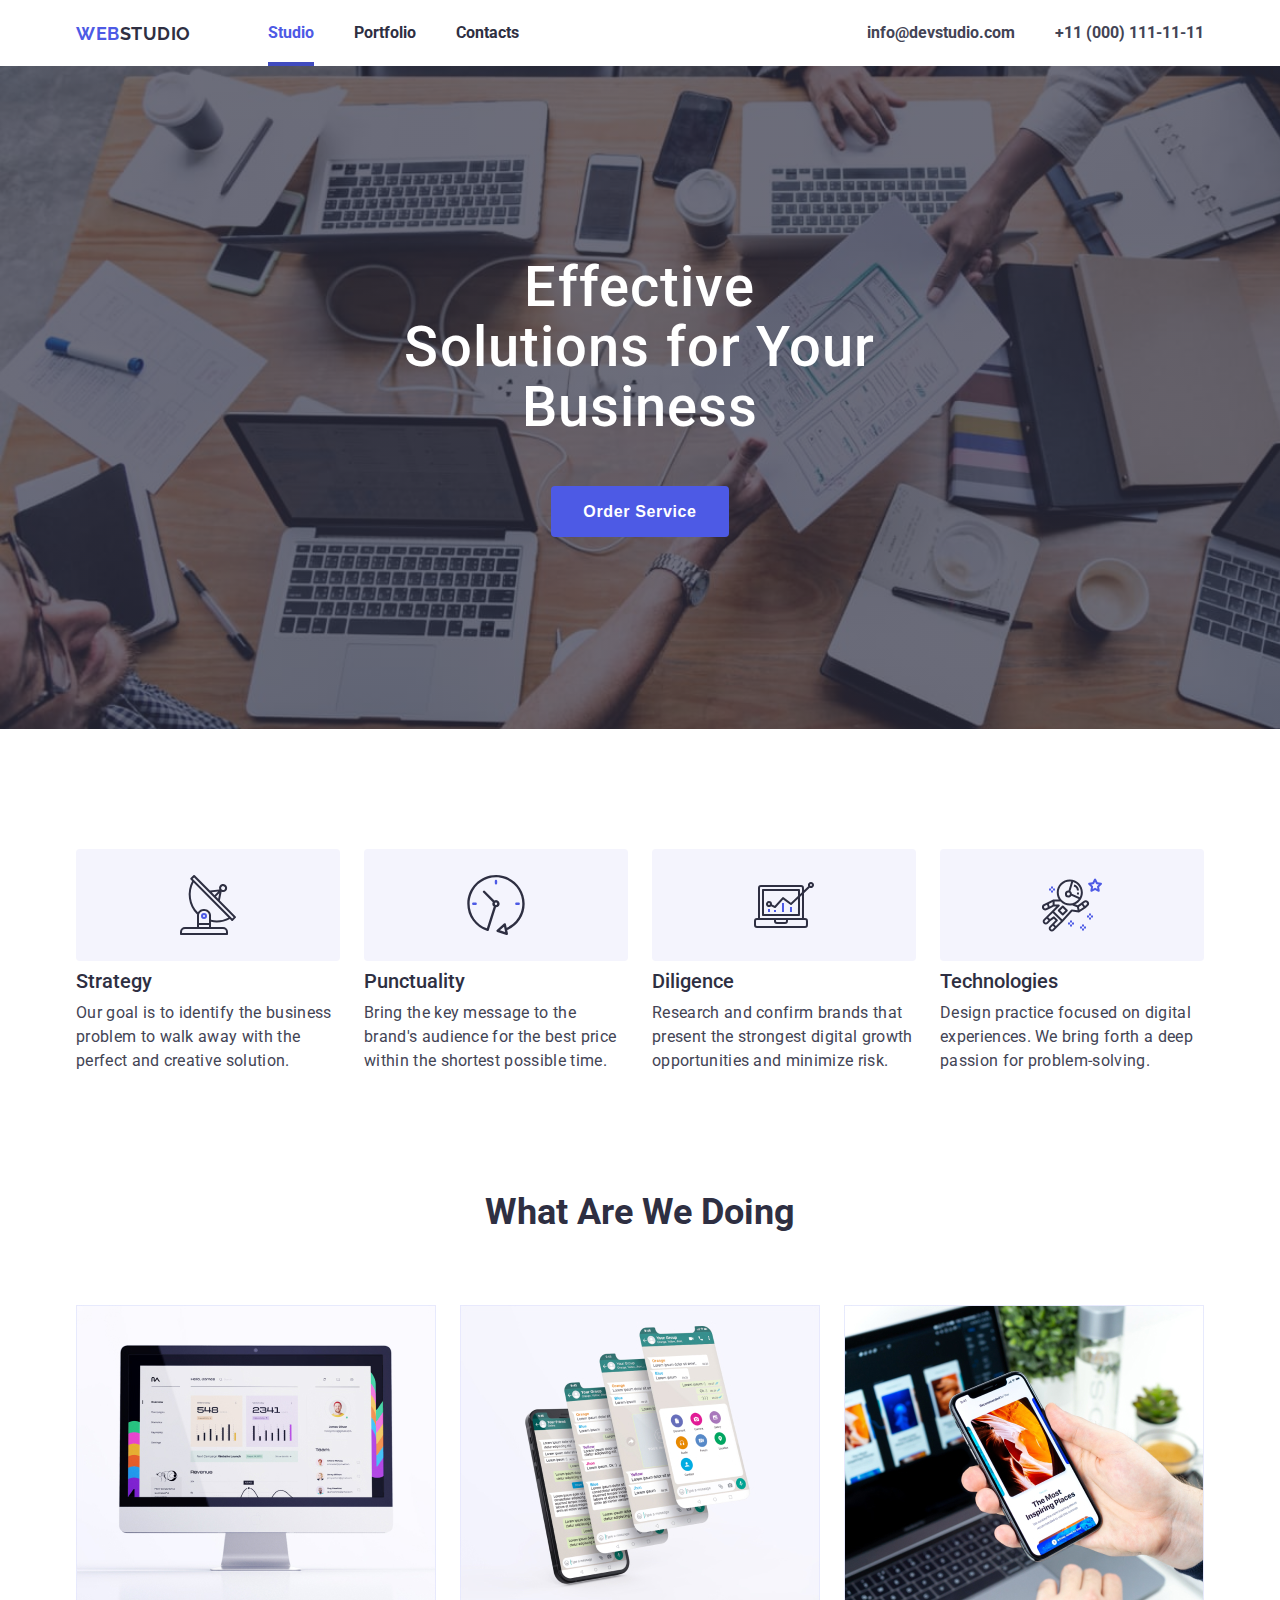
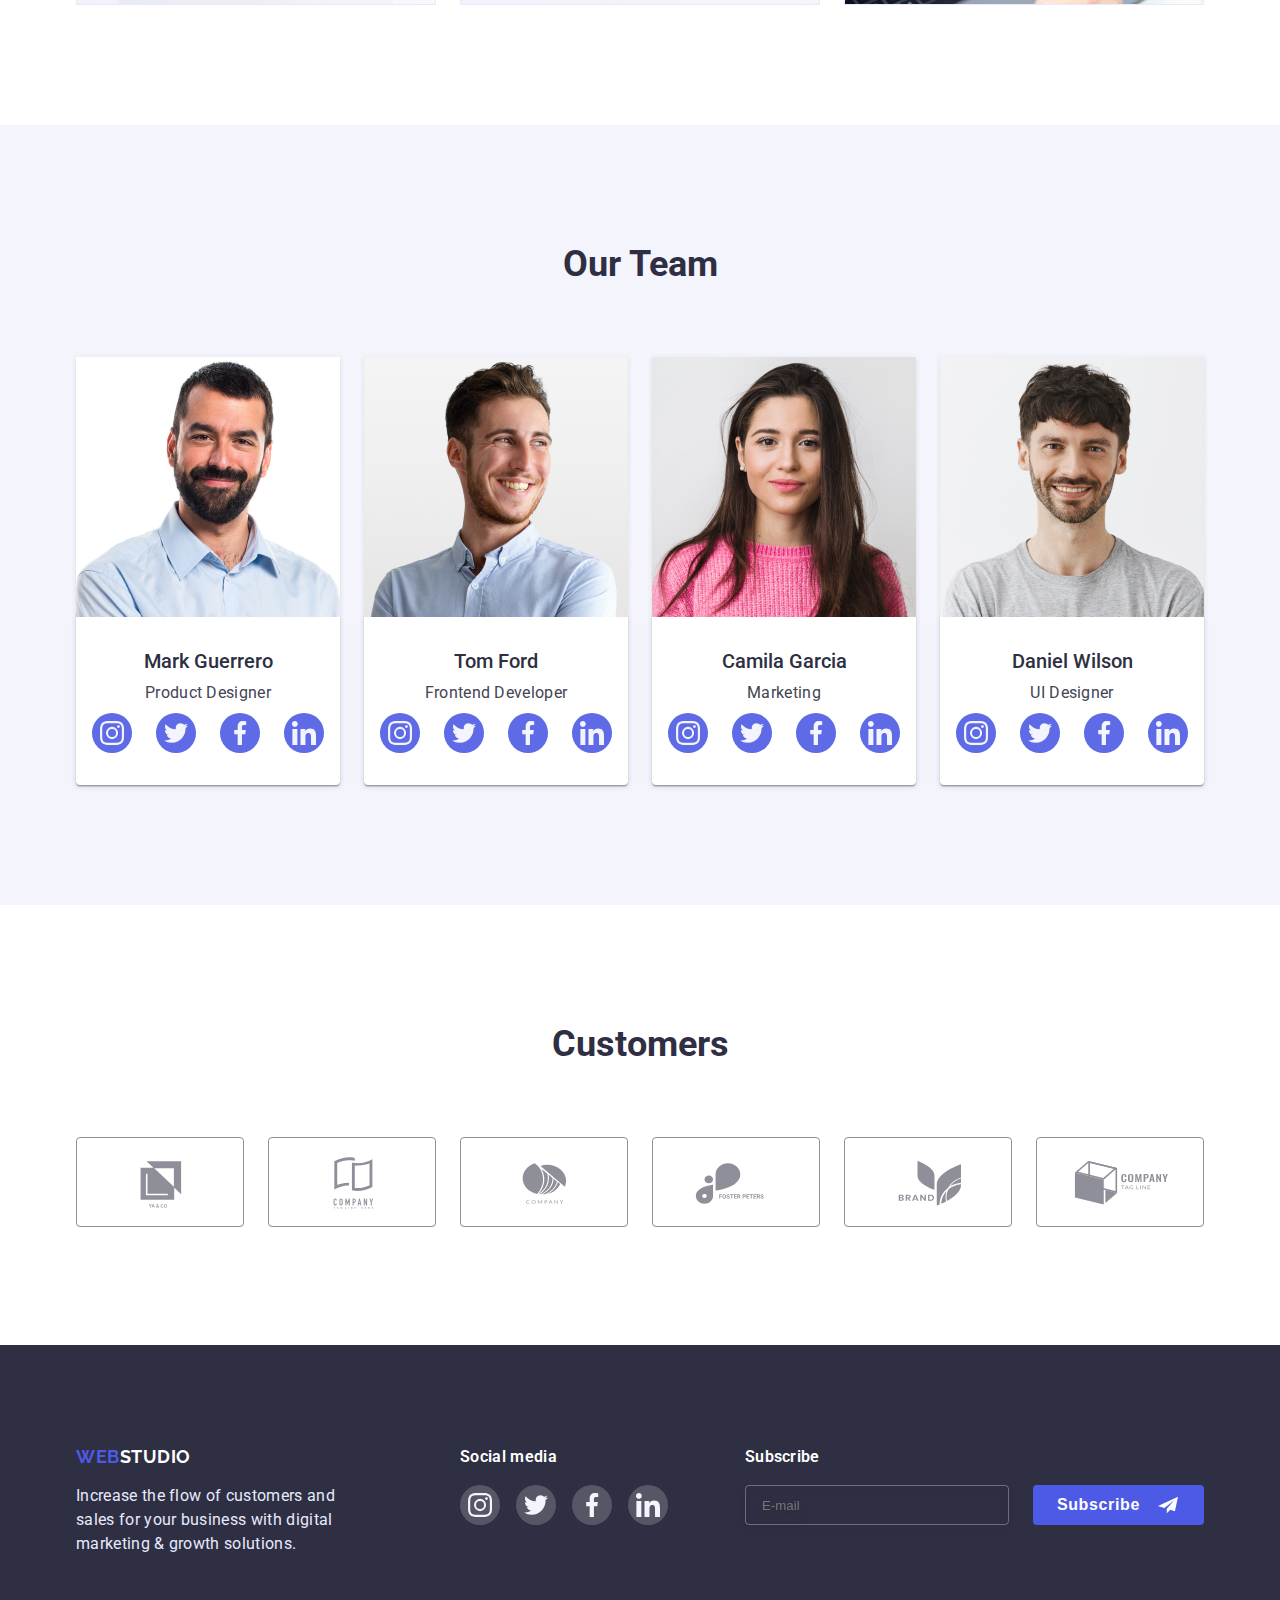
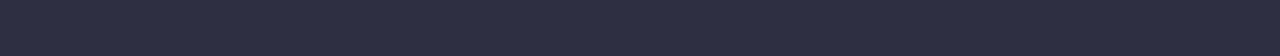
==== commit 00f56fad: "hw 6  for attempt 2" ====
--- a/index.html
+++ b/index.html
@@ -496,19 +496,19 @@
             </div>
             
              <form class="form-subscibe">
-             <label>
+          
               <h3 class="footer-sosial-media">Subscribe</h3>
                 <div class="subscribe">       
                 <input class="subscribe-email" type="email" name="email" placeholder="E-mail" />
-             </label>
-               <button type="submit" class="button-subscribe"> <p> Subscribe</p> 
+             
+               <button type="submit" class="button-subscribe"> <span> Subscribe</span> 
                 <svg class="button-icon">
                   <use  href="./images/icons.svg#icon-subscribefooter">
 
                   </use>
                 </svg>
                </button>
-               </div>
+              </div>
 
             </form>
           </div>
@@ -528,10 +528,11 @@
         <form class="modal-form">
           <p class="modal-title">
           Leave your contacts and we will call you back</p>
-            
-              <label for="name" class="form-name"> Name</label>
-              <div class="modal-form-list">
-              <input class="modal-input" type="text" name="name" id="name" required />
+             
+              <label for="name" class="form-name">
+                <span class="label-name">Name</span> </label>
+             <div class="modal-form-list">
+              <input class="modal-input" type="text" name="name" id="name" required  pattern="^[a-zA-Zа-яА-Я]+$" minlength="2"/>
               
               <svg class="modal-form-icon">
               <use href="./images/icons.svg#icon-people">
@@ -539,9 +540,10 @@
               </svg>
              </div>
 
-              <label for="phone" class="form-name"> Phone</label>
+              <label for="phone" class="form-name">
+                <span class="label-name">Phone</span> </label>
               <div class="modal-form-list">
-              <input class="modal-input" type="tel" name="phone" id="phone" required />
+              <input class="modal-input" type="tel" name="phone" id="phone" required pattern="[0-9]{3}-[0-9]{3}-[0-9]{2}-[0-9]{2}" title="xxx-xxx-xx-xx"/>
               
               <svg class="modal-form-icon">
               <use href="./images/icons.svg#icon-phone">
@@ -549,7 +551,8 @@
               </svg>
              </div>
 
-                <label for="email" class="form-name"> Email</label>
+                <label for="email" class="form-name"> 
+                  <span class="label-name">Email</span> </label>
               <div class="modal-form-list">
               <input class="modal-input" type="email" name="email" id="email" required />
               
@@ -559,14 +562,15 @@
               </svg>
              </div> 
              <div >
-              <label class="form-name" for="comment">Comment</label>
+              <label class="form-name" for="comment">
+                <span class="label-name">Comment</span> </label>
 
               <textarea class="modal-textarea" name="comment" id="comment" placeholder="Text input"></textarea>
             </div>
  
   <div class="check">
   <input class="checkbox visually-hidden" type="checkbox" name="checkbox" id="checkbox" >
-  <label class="checkbox-label" for="checkbox">&nbsp; I accept the terms and conditions of the  &nbsp;   <a href="">Privacy Policy</a> </label>
+  <label class="checkbox-label" for="checkbox">&nbsp; I accept the terms and conditions of the  &nbsp;   <a class="check-privacy" href="">Privacy Policy</a> </label>
   </div>
             
                <button class="button-modal-submit" type="submit">  Submit 
--- a/css/styles.css
+++ b/css/styles.css
@@ -94,7 +94,7 @@
   letter-spacing: 0.02em;
   font-size: 16px;
   line-height: 1.5;
-  margin-bottom: 12px;
+  /* margin-bottom: 12px; */
   }
 
   p.primary-text{
@@ -256,7 +256,7 @@
   transform: translate(-50%, -50%);
 
   width: 410px;
-  height: 575px;
+
   background-color: #fcfcfc;
   box-shadow: 0px 1px 1px rgba(0, 0, 0, 0.14), 0px 1px 3px rgba(0, 0, 0, 0.12),
     0px 2px 1px rgba(0, 0, 0, 0.2);
@@ -277,38 +277,47 @@
  .modal-form{
   display: flex;
   flex-direction: column;
-  margin: 72px 24px 0 24px;
+  padding: 72px 24px 24px 24px;
 
  }
  .form-name{
-  margin-bottom: 4px;
- 
-  }
+    margin-bottom: 4px;
+   }
 
 .modal-form-list{
    display: flex;
   flex-direction: column;
   position: relative;
+  height: 40px;
   margin-bottom: 8px;
   }
 
-  .modal-form-list:hover .modal-form-list:focus{
-   border-color: var(--primary-button-color);
-   
-  }
   
 .modal-input{
-  padding: 10px 38px ;
+ border: 1px solid rgba(33, 33, 33, 0.2);
+  border-radius: 4px;
+  padding: 10px 40px ;
+  transition: border-color 256ms cubic-bezier(0.4, 0, 0.2, 1);
+  
 }
  
 .modal-form-icon{
 position: absolute;
 top: 50%;
-left: 20px;
+left: 10px;
 transform: translateY(-50%);
-     width: 18px;
+ width: 18px;
   height: 24px;
  }
+ .modal-input:focus{
+  outline: none;
+  border-color: var(--primary-button-color);
+   }
+
+.modal-input:focus + .modal-form-icon{
+  transition: fill 256ms cubic-bezier(0.4, 0, 0.2, 1);
+   fill: var(--primary-button-color);
+}
 
  .modal-textarea{
   display: flex;
@@ -318,8 +327,27 @@
   resize: none;
   padding: 8px 16px;
  margin-bottom: 16px;
+  border: 1px solid rgba(33, 33, 33, 0.2);
+border-radius: 4px;
+  transition: border-color 256ms cubic-bezier(0.4, 0, 0.2, 1);
+  }
+
+  .modal-textarea::placeholder{
+    color: rgba(117, 117, 117, 0.5);
+  }
+
+ .modal-textarea:focus{
+  outline: none;
+  border-color: var(--primary-button-color);
  }
- 
+
+
+ .label-name{
+  font-size: 12px;
+line-height: 1.33;
+letter-spacing: 0.04em;
+color: var(--Subtle-Text-color);
+ }
  .check{
  
 
@@ -338,16 +366,17 @@
 .checkbox-label{
   display: flex;
   align-items: center;
-  
- 
-}
-
+  }
+.check-privacy{
+  text-decoration: underline;
+}
 .checkbox:checked + .checkbox-label::before{
  
   background-image: url(../images/chekmodal.svg);
-  
+  background-position: center;
+background-repeat: no-repeat;
   background-size: contain;
-  background-origin: border-box;
+ 
   border-color: var(--primary-button-color);
   background-color: var(--primary-button-color);
 }
@@ -364,10 +393,7 @@
           cursor: pointer;
           
         }
-    .checkbox-label::before,a{
-     
-        text-decoration: underline;
-    }    
+   
 /* ф'ючерси */
 
 .futures {
@@ -448,6 +474,10 @@
     0px 1px 1px rgba(46, 47, 66, 0.16), 0px 2px 1px rgba(46, 47, 66, 0.08);
   border-radius: 0px 0px 4px 4px;
 }
+
+.worker-card .primary-text{
+  margin-bottom: 8px;
+}
 .workers-icons {
   display: flex;
   justify-content: center;
@@ -526,8 +556,8 @@
   width: 24px;
   height: 24px;
   border-radius: 50%;
-
-  position: fixed;
+  color: #000;
+  position: absolute;
 
   top: 24px;
   right: 24px;
@@ -539,9 +569,13 @@
 
   justify-content: center;
   align-items: center;
+  transition: background-color 256ms cubic-bezier(0.4, 0, 0.2, 1);
+  
 }
 .button-modal:focus, .button-modal:hover{ 
   background-color: var(--primary-button-color);
+  transition: fill 256ms cubic-bezier(0.4, 0, 0.2, 1);
+ fill: currentColor;
 }
  
 
@@ -560,8 +594,8 @@
 gap: 16px;
 
 color: var(--primary-white-color);
-background-color: var(--primary-button-color);
-border: var(--primary-button-color);
+background-color: var(--Primary-Brand-color);
+border: var(--Primary-Brand-color);
 border-radius: 4px;
  
 
@@ -569,8 +603,14 @@
 font-size: 16px;
 line-height: 1.5;
 letter-spacing: 0.04em;
-
-}
+cursor: pointer;
+transition: border 256ms cubic-bezier(0.4, 0, 0.2, 1),background-color 256ms cubic-bezier(0.4, 0, 0.2, 1);
+}
+.button-subscribe:hover,.button-subscribe:focus{
+background-color: var(--primary-button-color);
+border: var(--primary-button-color);
+}
+
 .button-icon{
   width: 24px;
   height: 20px;
@@ -581,10 +621,14 @@
  color: var(--primary-white-color);
  width: 169px;
 height: 56px;
- background-color: var(--primary-button-color);
+ background-color: var(--Primary-Brand-color);
  box-shadow: 0px 4px 4px rgba(0, 0, 0, 0.15);
 border-radius: 4px;
 border: none;
+}
+.button-modal-submit:focus,.button-modal-submit:hover{
+background-color: var(--primary-button-color);
+outline: none;
 }
 
 /* Custumers */
@@ -782,7 +826,7 @@
 
 }
 .subscribe-email{
- 
+  width: 264px;
   color: var(--primary-white-color);
   padding: 8px 16px;
   margin-right: 24px;
